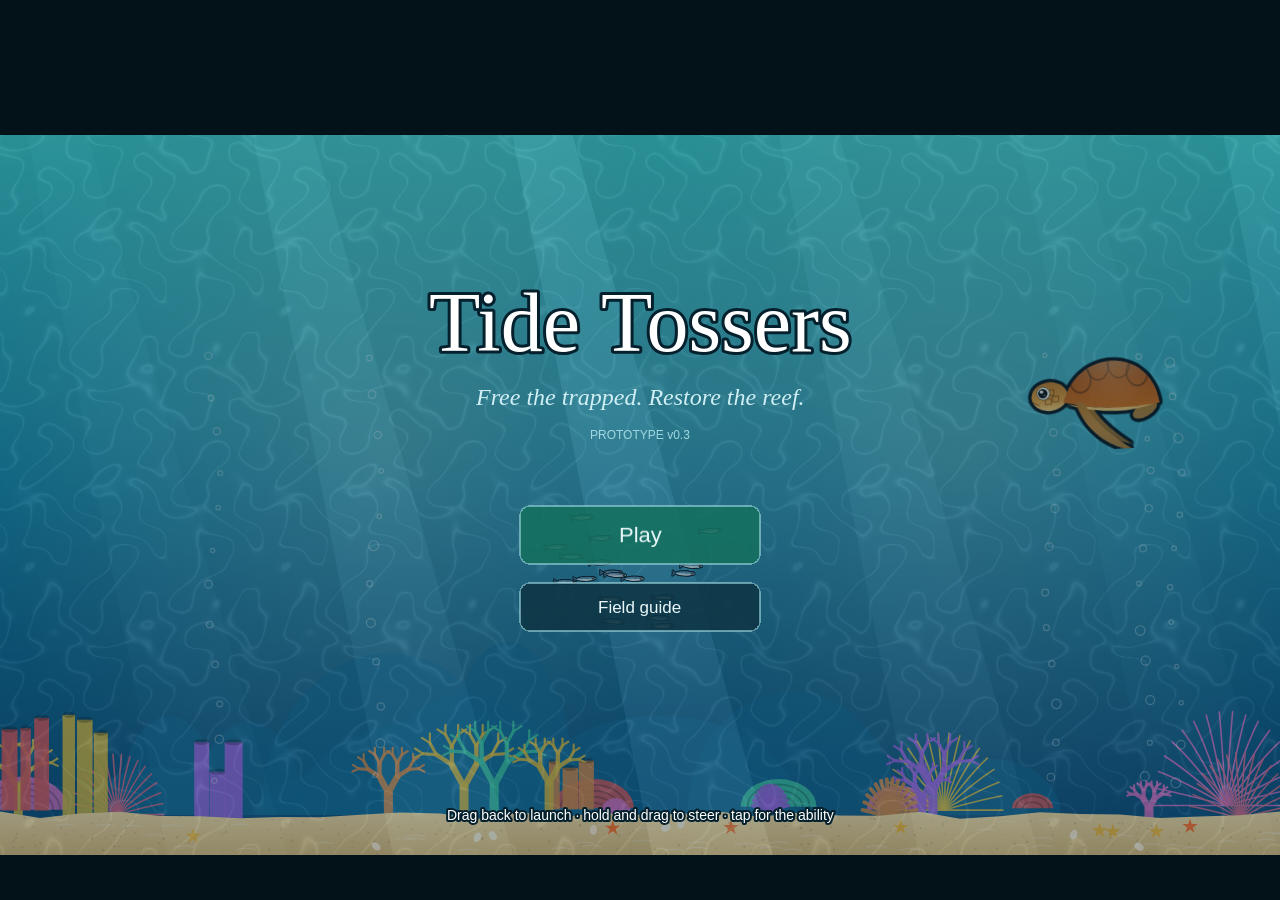
==== index.html @ 09d72f12 "Tide Tossers v0.3 installable phone build Co-Authored-By: Claude Opus 5.5 <noreply@anthropic.com> Cl" ====
<!doctype html>
<html lang="en">
<head>
  <meta charset="utf-8">
  <meta name="viewport" content="width=device-width, initial-scale=1, maximum-scale=1, user-scalable=no, viewport-fit=cover">
  <title>Tide Tossers</title>
  <link rel="stylesheet" href="css/style.css">
  <meta name="theme-color" content="#031118">
  <link rel="manifest" href="manifest.webmanifest">
  <link rel="icon" href="icons/icon-192.png">
  <link rel="apple-touch-icon" href="icons/apple-touch-icon.png">
  <meta name="apple-mobile-web-app-capable" content="yes">
  <meta name="mobile-web-app-capable" content="yes">
  <meta name="apple-mobile-web-app-status-bar-style" content="black-translucent">
  <meta name="apple-mobile-web-app-title" content="Tide Tossers">
</head>
<body>
  <div id="game"></div>
<div id="rotate" role="alert"><div class="phone"></div><div><strong>Turn your phone sideways</strong>Tide Tossers plays in landscape.</div></div>
  <noscript>Tide Tossers needs JavaScript.</noscript>
  <script src="vendor/phaser.min.js"></script>
  <script src="js/config.js"></script>
  <script src="assets/manifest.js"></script>
  <script src="js/levels.js"></script>
  <script src="js/guide.js"></script>
  <script src="js/save.js"></script>
  <script src="js/audio.js"></script>
  <script src="js/art.js"></script>
  <script src="js/water.js"></script>
  <script src="js/steering.js"></script>
  <script src="js/entities.js"></script>
  <script src="js/ocean.js"></script>
  <script src="js/tutorial.js"></script>
  <script src="js/scenes/ui.js"></script>
  <script src="js/scenes/menus.js"></script>
  <script src="js/scenes/game.js"></script>
  <script src="js/main.js"></script>
  <script>
    if ('serviceWorker' in navigator && location.protocol !== 'file:') {
      window.addEventListener('load', function () { navigator.serviceWorker.register('sw.js').catch(function () {}); });
    }
  </script>
</body>
</html>
---- css/style.css ----
html, body {
  margin: 0;
  padding: 0;
  height: 100%;
  background: #031118;
  overflow: hidden;
  touch-action: none;
  -webkit-user-select: none;
  user-select: none;
}
#game {
  width: 100%;
  height: 100%;
  display: flex;
  align-items: center;
  justify-content: center;
}
canvas { display: block; }

/* phone: keep clear of the notch in landscape */
#game { box-sizing: border-box; padding-left: env(safe-area-inset-left, 0px); padding-right: env(safe-area-inset-right, 0px); }
body { -webkit-touch-callout: none; -webkit-tap-highlight-color: transparent; overscroll-behavior: none; }
/* portrait phones: ask for landscape */
#rotate { display: none; position: fixed; inset: 0; z-index: 10; background: #031118; color: #e9f7f8;
  flex-direction: column; align-items: center; justify-content: center; gap: 22px; text-align: center; padding: 24px;
  font: 18px/1.4 "Helvetica Neue", Arial, sans-serif; }
#rotate .phone { width: 46px; height: 78px; border: 3px solid #9fd8e0; border-radius: 9px; animation: tt-turn 2.4s ease-in-out infinite; }
#rotate strong { font: 26px Georgia, "Times New Roman", serif; display: block; margin-bottom: 4px; }
@keyframes tt-turn { 0%, 30% { transform: rotate(0deg); } 60%, 100% { transform: rotate(-90deg); } }
@media (prefers-reduced-motion: reduce) { #rotate .phone { animation: none; transform: rotate(-90deg); } }
@media (orientation: portrait) and (max-width: 900px) { #rotate { display: flex; } }
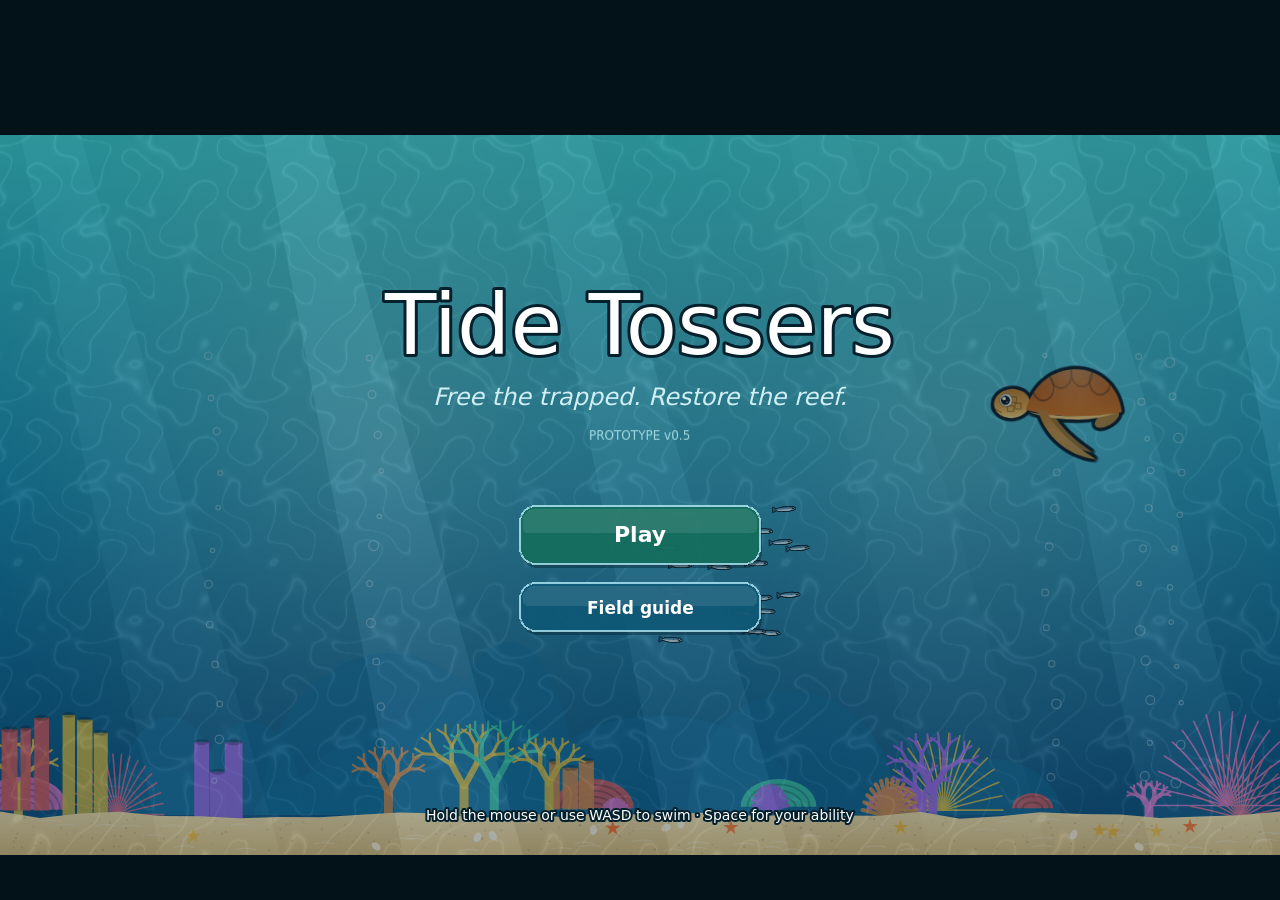
==== commit 2ccc9f98: "WIP v0.5: swim game runs; bot wins most levels" ====
--- a/index.html
+++ b/index.html
@@ -27,7 +27,9 @@
   <script src="js/audio.js"></script>
   <script src="js/art.js"></script>
   <script src="js/water.js"></script>
-  <script src="js/steering.js"></script>
+  <script src="js/scenery.js"></script>
+  <script src="js/player.js"></script>
+  <script src="js/controls.js"></script>
   <script src="js/entities.js"></script>
   <script src="js/ocean.js"></script>
   <script src="js/tutorial.js"></script>
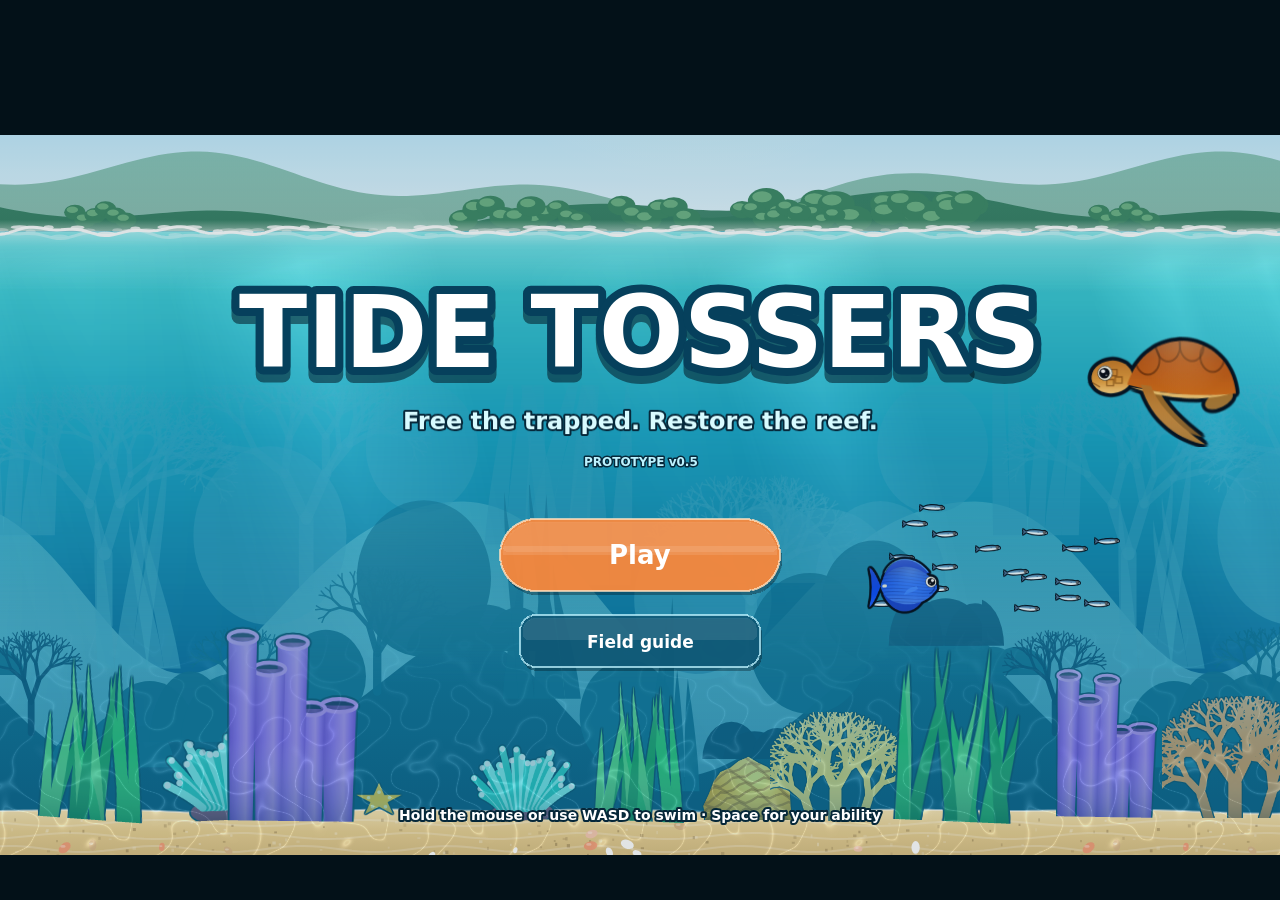
==== commit e8cde7cd: "Add Android app build (Capacitor shell, APK published as a release)" ====
--- a/index.html
+++ b/index.html
@@ -38,7 +38,7 @@
   <script src="js/scenes/game.js"></script>
   <script src="js/main.js"></script>
   <script>
-    if ('serviceWorker' in navigator && location.protocol !== 'file:') {
+    if ('serviceWorker' in navigator && location.protocol !== 'file:' && !window.Capacitor) {
       window.addEventListener('load', function () { navigator.serviceWorker.register('sw.js').catch(function () {}); });
     }
   </script>
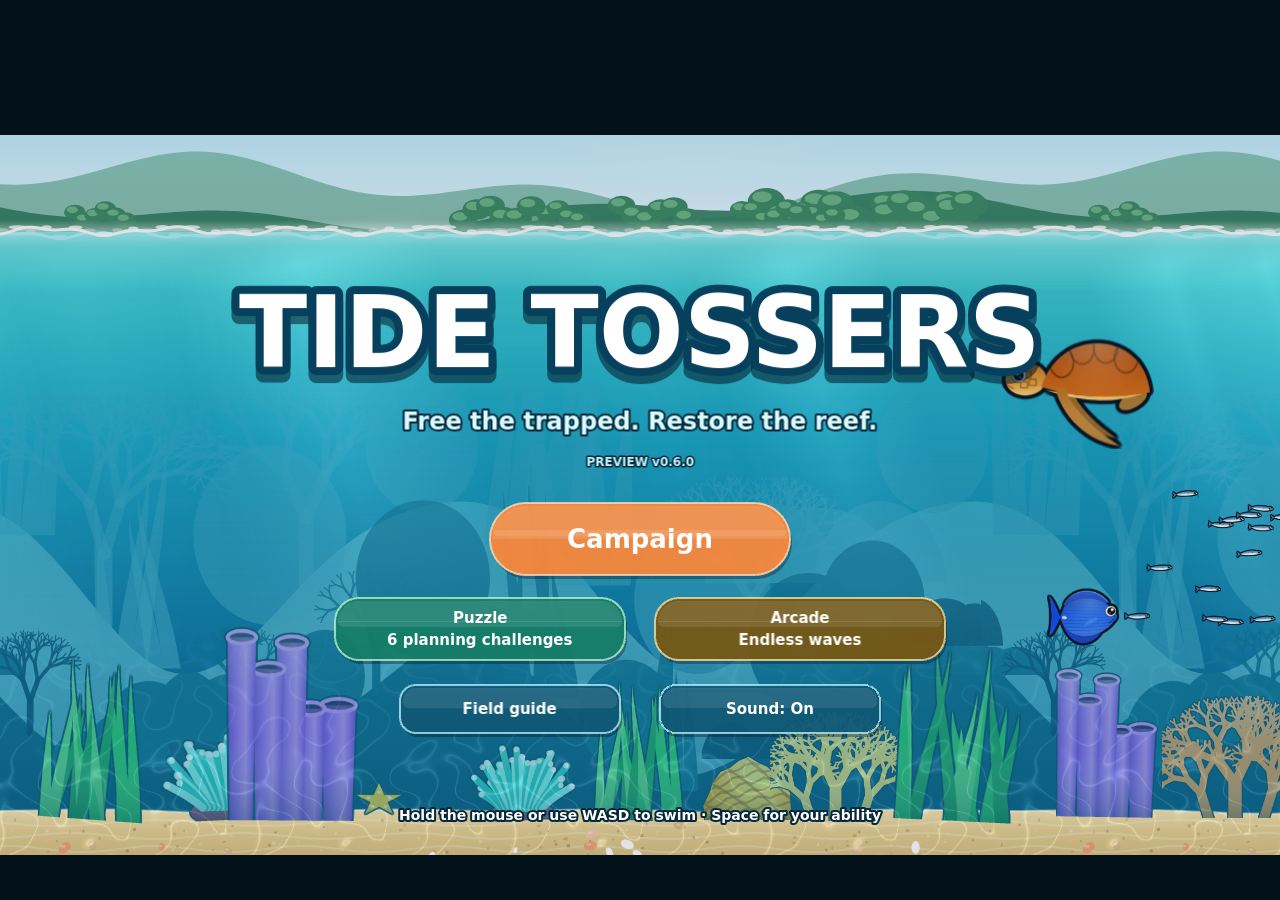
==== commit c3593a8f: "v0.6.0: five-world campaign structure, air ring, 1-6 Seagrass Channel, Puzzle and Arcade modes - TT." ====
--- a/index.html
+++ b/index.html
@@ -22,6 +22,8 @@
   <script src="js/config.js"></script>
   <script src="assets/manifest.js"></script>
   <script src="js/levels.js"></script>
+  <script src="js/puzzles.js"></script>
+  <script src="js/arcade.js"></script>
   <script src="js/guide.js"></script>
   <script src="js/save.js"></script>
   <script src="js/audio.js"></script>
